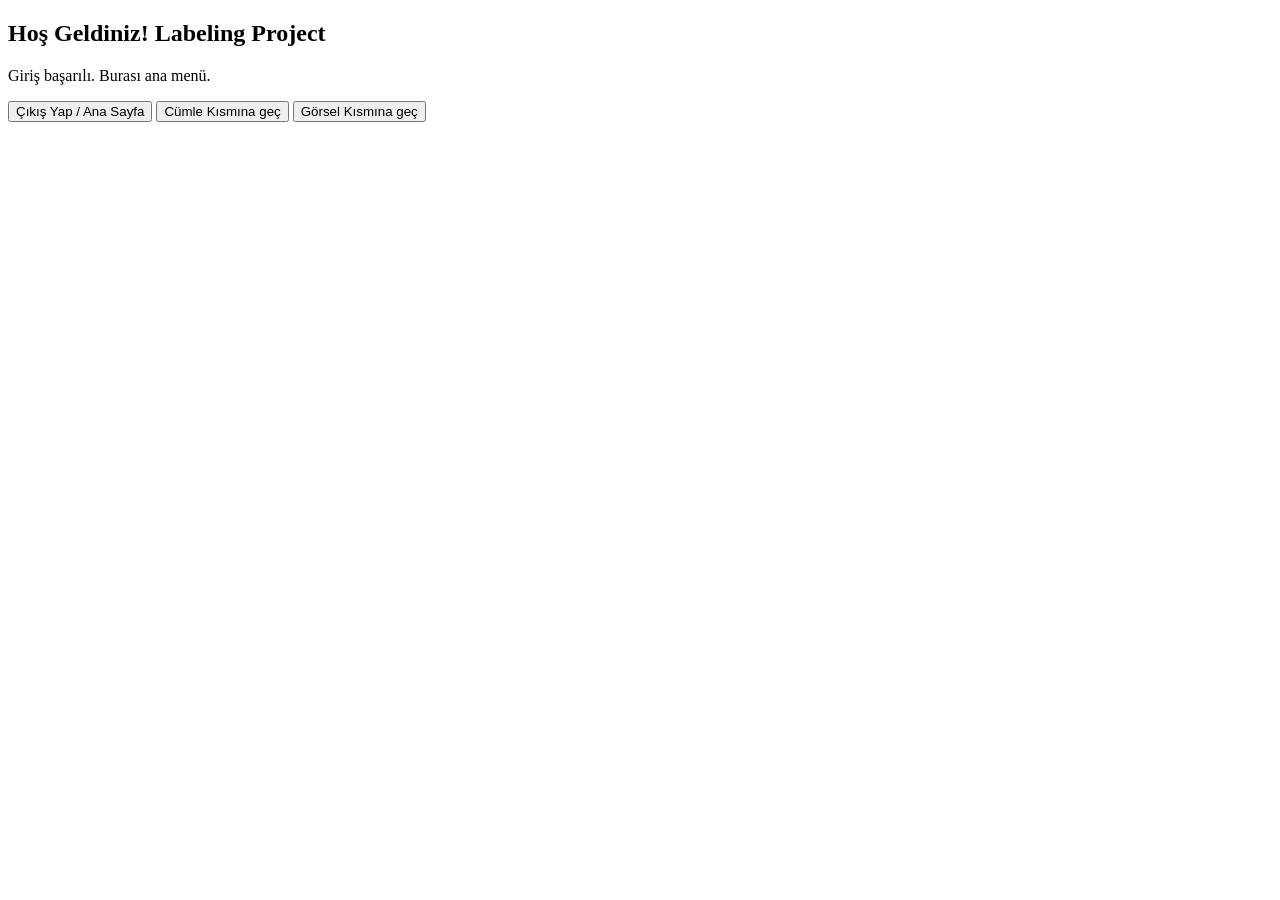
==== Templates/dashboard.html @ 359818ce "Initial commit: Sentence labeling FastAPI project baseline" ====
<!DOCTYPE html>
<html lang="en">
<head>
    <meta charset="UTF-8">
    <title>Dashboard - Labeling Project</title>
</head>
<body>
    <h2>Hoş Geldiniz! Labeling Project</h2>
    <p>Giriş başarılı. Burası ana  menü.</p>

    <!-- çıkış yapma kısmı -->
    <a href="/"><button>Çıkış Yap / Ana Sayfa</button></a>
<a href="/sentence"><button>Cümle Kısmına geç</button></a>
<a href="/image"><button>Görsel Kısmına geç</button></a>
</body>
</html>
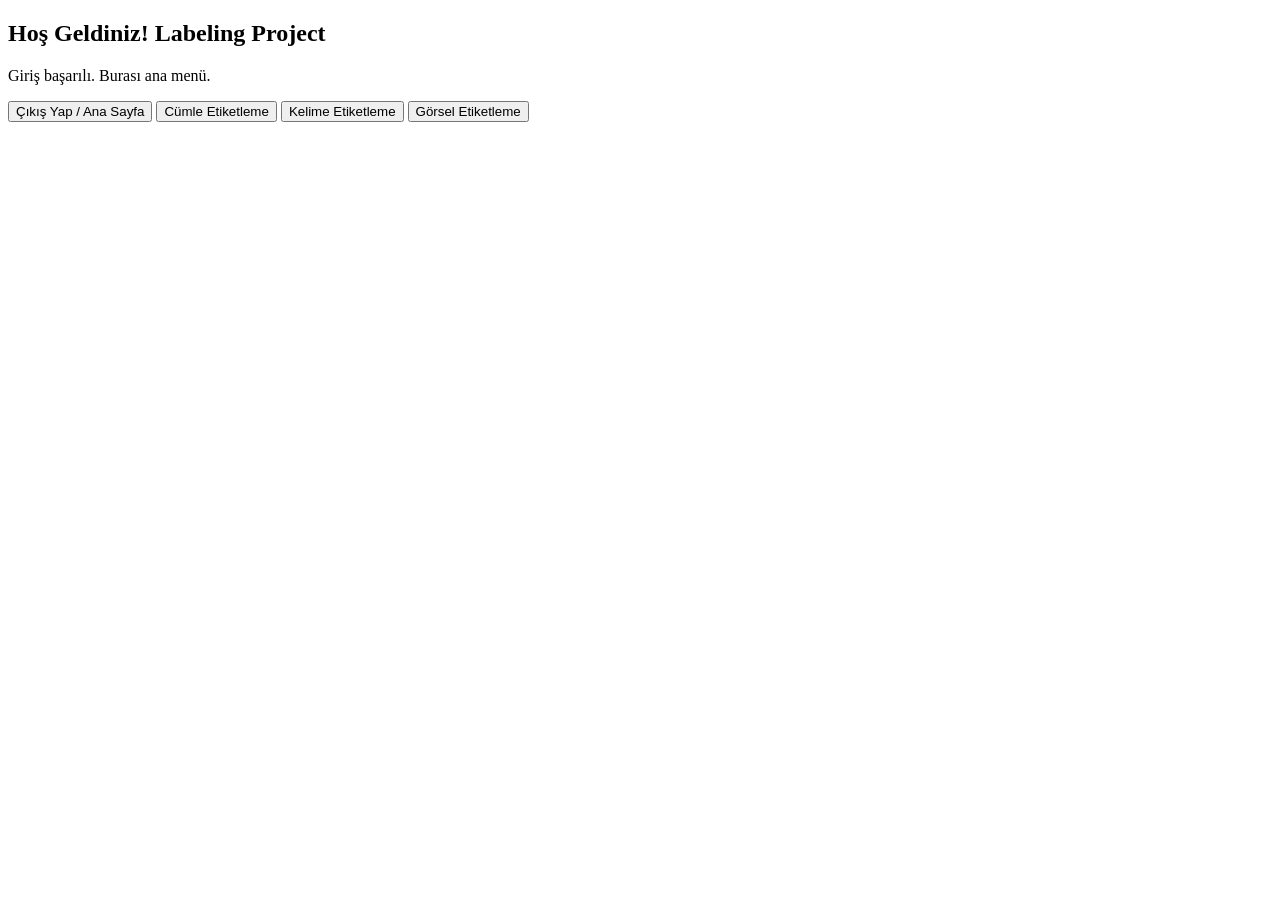
==== commit 6cb149e9: "feat(word-labeling): Add parse_word_input, /word routes, and word labeling UI template" ====
--- a/Templates/dashboard.html
+++ b/Templates/dashboard.html
@@ -10,7 +10,8 @@
 
     <!-- çıkış yapma kısmı -->
     <a href="/"><button>Çıkış Yap / Ana Sayfa</button></a>
-<a href="/sentence"><button>Cümle Kısmına geç</button></a>
-<a href="/image"><button>Görsel Kısmına geç</button></a>
+    <a href="/sentence"><button>Cümle Etiketleme</button></a>
+    <a href="/word"><button>Kelime Etiketleme</button></a>
+    <a href="/image"><button>Görsel Etiketleme</button></a>
 </body>
 </html>
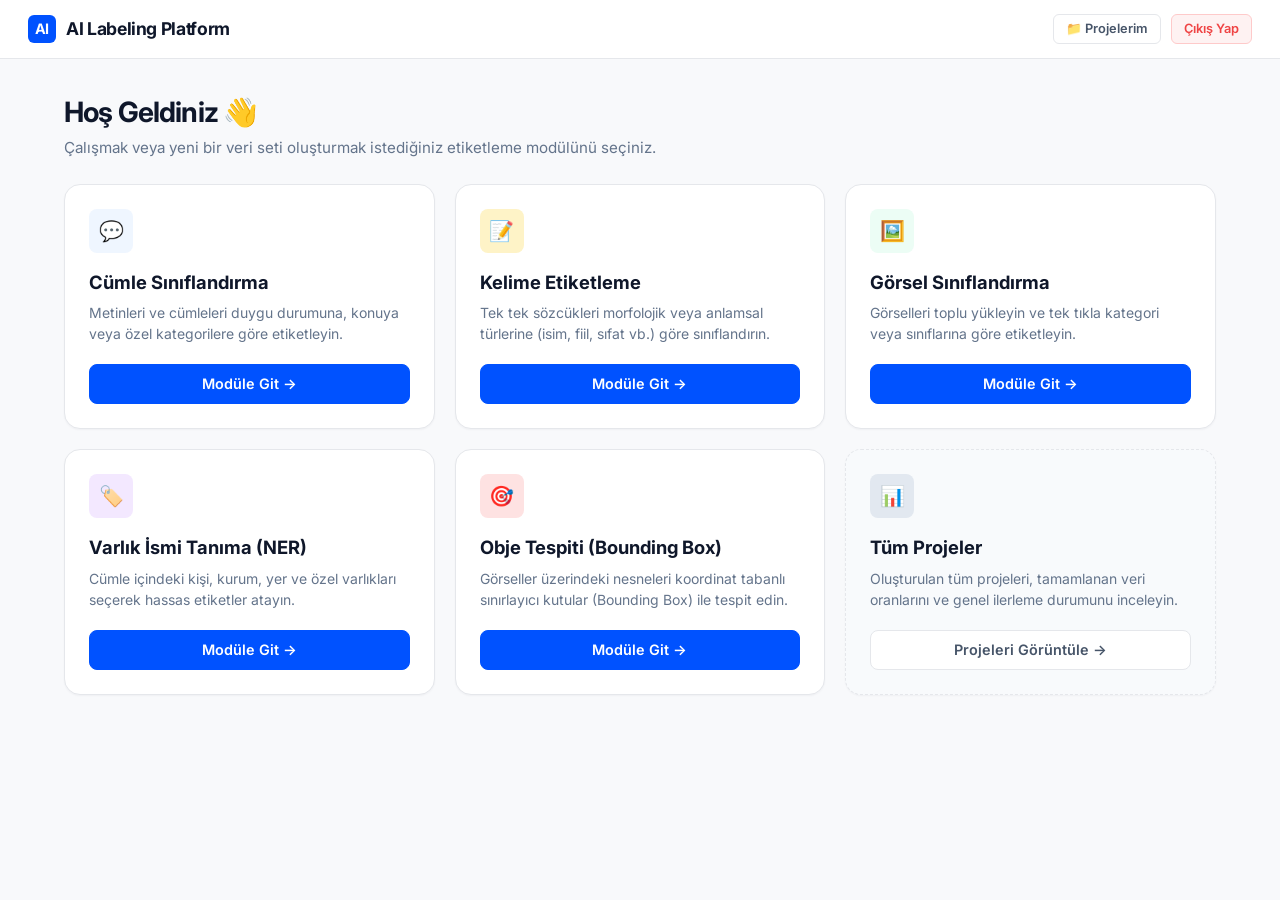
==== commit 116d9852: "Snapshot: classic UI prototype" ====
--- a/Templates/dashboard.html
+++ b/Templates/dashboard.html
@@ -1,17 +1,144 @@
 <!DOCTYPE html>
-<html lang="en">
+<html lang="tr">
 <head>
     <meta charset="UTF-8">
-    <title>Dashboard - Labeling Project</title>
+    <meta name="viewport" content="width=device-width, initial-scale=1.0">
+    <title>Dashboard - AI Labeling Platform</title>
+    <link rel="stylesheet" href="/static/mercury.css">
+    <style>
+        .module-grid {
+            display: grid;
+            grid-template-columns: repeat(auto-fill, minmax(340px, 1fr));
+            gap: 20px;
+            margin-top: 24px;
+        }
+        .module-card {
+            background: var(--surface);
+            border: 1px solid var(--border);
+            border-radius: var(--radius-xl);
+            padding: 24px;
+            box-shadow: var(--shadow-sm);
+            display: flex;
+            flex-direction: column;
+            justify-content: space-between;
+            transition: all 0.2s ease;
+        }
+        .module-card:hover {
+            border-color: #CBD5E1;
+            box-shadow: var(--shadow-md);
+            transform: translateY(-2px);
+        }
+        .module-icon-box {
+            width: 44px;
+            height: 44px;
+            border-radius: var(--radius-md);
+            display: flex;
+            align-items: center;
+            justify-content: center;
+            font-size: 1.25rem;
+            margin-bottom: 16px;
+        }
+    </style>
 </head>
 <body>
-    <h2>Hoş Geldiniz! Labeling Project</h2>
-    <p>Giriş başarılı. Burası ana  menü.</p>
 
-    <!-- çıkış yapma kısmı -->
-    <a href="/"><button>Çıkış Yap / Ana Sayfa</button></a>
-    <a href="/sentence"><button>Cümle Etiketleme</button></a>
-    <a href="/word"><button>Kelime Etiketleme</button></a>
-    <a href="/image"><button>Görsel Etiketleme</button></a>
+    <header class="app-header">
+        <a href="/dashboard" class="brand">
+            <div class="brand-icon">AI</div>
+            <span>AI Labeling Platform</span>
+        </a>
+        <div class="header-nav">
+            <a href="/projects" class="btn btn-secondary btn-sm">📁 Projelerim</a>
+            <a href="/logout" class="btn btn-danger btn-sm">Çıkış Yap</a>
+        </div>
+    </header>
+
+    <main class="container">
+        <div style="margin-bottom: 8px;">
+            <h1 style="font-size: 1.75rem; font-weight: 700; color: var(--text-primary); letter-spacing: -0.03em;">
+                Hoş Geldiniz 👋
+            </h1>
+            <p style="font-size: 0.95rem; color: var(--text-muted); margin-top: 4px;">
+                Çalışmak veya yeni bir veri seti oluşturmak istediğiniz etiketleme modülünü seçiniz.
+            </p>
+        </div>
+
+        <div class="module-grid">
+
+            <!-- 1. Cümle Sınıflandırma -->
+            <div class="module-card">
+                <div>
+                    <div class="module-icon-box" style="background: #EFF6FF; color: #2563EB;">💬</div>
+                    <h3 style="font-size: 1.15rem; font-weight: 700; margin-bottom: 6px;">Cümle Sınıflandırma</h3>
+                    <p style="font-size: 0.875rem; color: var(--text-muted); line-height: 1.5; margin-bottom: 20px;">
+                        Metinleri ve cümleleri duygu durumuna, konuya veya özel kategorilere göre etiketleyin.
+                    </p>
+                </div>
+                <a href="/sentence" class="btn btn-primary btn-block">Modüle Git →</a>
+            </div>
+
+            <!-- 2. Kelime Etiketleme -->
+            <div class="module-card">
+                <div>
+                    <div class="module-icon-box" style="background: #FEF3C7; color: #D97706;">📝</div>
+                    <h3 style="font-size: 1.15rem; font-weight: 700; margin-bottom: 6px;">Kelime Etiketleme</h3>
+                    <p style="font-size: 0.875rem; color: var(--text-muted); line-height: 1.5; margin-bottom: 20px;">
+                        Tek tek sözcükleri morfolojik veya anlamsal türlerine (isim, fiil, sıfat vb.) göre sınıflandırın.
+                    </p>
+                </div>
+                <a href="/word" class="btn btn-primary btn-block">Modüle Git →</a>
+            </div>
+
+            <!-- 3. Görsel Sınıflandırma -->
+            <div class="module-card">
+                <div>
+                    <div class="module-icon-box" style="background: #ECFDF5; color: #059669;">🖼️</div>
+                    <h3 style="font-size: 1.15rem; font-weight: 700; margin-bottom: 6px;">Görsel Sınıflandırma</h3>
+                    <p style="font-size: 0.875rem; color: var(--text-muted); line-height: 1.5; margin-bottom: 20px;">
+                        Görselleri toplu yükleyin ve tek tıkla kategori veya sınıflarına göre etiketleyin.
+                    </p>
+                </div>
+                <a href="/image" class="btn btn-primary btn-block">Modüle Git →</a>
+            </div>
+
+            <!-- 4. Varlık İsmi Tanıma (NER) -->
+            <div class="module-card">
+                <div>
+                    <div class="module-icon-box" style="background: #F3E8FF; color: #7C3AED;">🏷️</div>
+                    <h3 style="font-size: 1.15rem; font-weight: 700; margin-bottom: 6px;">Varlık İsmi Tanıma (NER)</h3>
+                    <p style="font-size: 0.875rem; color: var(--text-muted); line-height: 1.5; margin-bottom: 20px;">
+                        Cümle içindeki kişi, kurum, yer ve özel varlıkları seçerek hassas etiketler atayın.
+                    </p>
+                </div>
+                <a href="/NER" class="btn btn-primary btn-block">Modüle Git →</a>
+            </div>
+
+            <!-- 5. Obje Tespiti (Object Detection) -->
+            <div class="module-card">
+                <div>
+                    <div class="module-icon-box" style="background: #FEE2E2; color: #DC2626;">🎯</div>
+                    <h3 style="font-size: 1.15rem; font-weight: 700; margin-bottom: 6px;">Obje Tespiti (Bounding Box)</h3>
+                    <p style="font-size: 0.875rem; color: var(--text-muted); line-height: 1.5; margin-bottom: 20px;">
+                        Görseller üzerindeki nesneleri koordinat tabanlı sınırlayıcı kutular (Bounding Box) ile tespit edin.
+                    </p>
+                </div>
+                <a href="/object" class="btn btn-primary btn-block">Modüle Git →</a>
+            </div>
+
+            <!-- 6. Tüm Projeler -->
+            <div class="module-card" style="background: #F8FAFC; border-style: dashed;">
+                <div>
+                    <div class="module-icon-box" style="background: #E2E8F0; color: #334155;">📊</div>
+                    <h3 style="font-size: 1.15rem; font-weight: 700; margin-bottom: 6px;">Tüm Projeler</h3>
+                    <p style="font-size: 0.875rem; color: var(--text-muted); line-height: 1.5; margin-bottom: 20px;">
+                        Oluşturulan tüm projeleri, tamamlanan veri oranlarını ve genel ilerleme durumunu inceleyin.
+                    </p>
+                </div>
+                <a href="/projects" class="btn btn-secondary btn-block">Projeleri Görüntüle →</a>
+            </div>
+
+        </div>
+    </main>
+
 </body>
 </html>
--- a/static/mercury.css
+++ b/static/mercury.css
@@ -0,0 +1,361 @@
+@import url('https://fonts.googleapis.com/css2?family=Inter:wght@400;500;600;700&display=swap');
+
+:root {
+    --bg-main: #F8F9FB;
+    --surface: #FFFFFF;
+    --surface-hover: #F8FAFC;
+    --border: #E5E7EB;
+    --border-focus: #0052FF;
+    --primary: #0052FF;
+    --primary-hover: #0043D6;
+    --primary-light: #EFF6FF;
+    --secondary-bg: #F1F5F9;
+    --secondary-hover: #E2E8F0;
+    --text-primary: #0F172A;
+    --text-secondary: #475569;
+    --text-muted: #64748B;
+    --text-light: #94A3B8;
+    --danger: #EF4444;
+    --danger-bg: #FEF2F2;
+    --success: #10B981;
+    --success-bg: #ECFDF5;
+    --warning: #F59E0B;
+    --warning-bg: #FFFBEB;
+    --shadow-sm: 0 1px 2px 0 rgba(16, 24, 40, 0.04);
+    --shadow-md: 0 4px 6px -1px rgba(16, 24, 40, 0.06), 0 2px 4px -2px rgba(16, 24, 40, 0.04);
+    --shadow-lg: 0 10px 15px -3px rgba(16, 24, 40, 0.06), 0 4px 6px -4px rgba(16, 24, 40, 0.03);
+    --radius-sm: 6px;
+    --radius-md: 8px;
+    --radius-lg: 12px;
+    --radius-xl: 16px;
+}
+
+* {
+    box-sizing: border-box;
+    margin: 0;
+    padding: 0;
+}
+
+body {
+    font-family: 'Inter', -apple-system, BlinkMacSystemFont, 'Segoe UI', Roboto, sans-serif;
+    background-color: var(--bg-main);
+    color: var(--text-primary);
+    line-height: 1.5;
+    -webkit-font-smoothing: antialiased;
+    min-height: 100vh;
+}
+
+/* Navbar */
+.app-header {
+    background-color: var(--surface);
+    border-bottom: 1px solid var(--border);
+    padding: 14px 28px;
+    display: flex;
+    justify-content: space-between;
+    align-items: center;
+    position: sticky;
+    top: 0;
+    z-index: 100;
+}
+
+.brand {
+    display: flex;
+    align-items: center;
+    gap: 10px;
+    font-size: 1.1rem;
+    font-weight: 700;
+    color: var(--text-primary);
+    text-decoration: none;
+    letter-spacing: -0.02em;
+}
+
+.brand-icon {
+    width: 28px;
+    height: 28px;
+    background: var(--primary);
+    color: #fff;
+    border-radius: var(--radius-sm);
+    display: flex;
+    align-items: center;
+    justify-content: center;
+    font-size: 0.9rem;
+    font-weight: 700;
+}
+
+.header-nav {
+    display: flex;
+    align-items: center;
+    gap: 10px;
+}
+
+/* Layout Containers */
+.container {
+    max-width: 1200px;
+    margin: 0 auto;
+    padding: 32px 24px;
+}
+
+.container-narrow {
+    max-width: 640px;
+    margin: 0 auto;
+    padding: 32px 20px;
+}
+
+/* Cards */
+.card {
+    background: var(--surface);
+    border: 1px solid var(--border);
+    border-radius: var(--radius-xl);
+    box-shadow: var(--shadow-sm);
+    padding: 28px;
+    margin-bottom: 20px;
+    transition: box-shadow 0.2s ease, border-color 0.2s ease;
+}
+
+.card-header {
+    margin-bottom: 20px;
+    padding-bottom: 16px;
+    border-bottom: 1px solid var(--border);
+}
+
+.card-title {
+    font-size: 1.25rem;
+    font-weight: 700;
+    color: var(--text-primary);
+    letter-spacing: -0.02em;
+    margin-bottom: 4px;
+}
+
+.card-subtitle {
+    font-size: 0.9rem;
+    color: var(--text-muted);
+}
+
+/* Buttons */
+.btn {
+    display: inline-flex;
+    align-items: center;
+    justify-content: center;
+    gap: 8px;
+    padding: 10px 18px;
+    font-size: 0.9rem;
+    font-weight: 600;
+    font-family: inherit;
+    border-radius: var(--radius-md);
+    border: 1px solid transparent;
+    cursor: pointer;
+    text-decoration: none;
+    transition: all 0.15s ease;
+    line-height: 1.25;
+}
+
+.btn-primary {
+    background-color: var(--primary);
+    color: #FFFFFF;
+    border-color: var(--primary);
+}
+
+.btn-primary:hover {
+    background-color: var(--primary-hover);
+    border-color: var(--primary-hover);
+}
+
+.btn-secondary {
+    background-color: var(--surface);
+    color: var(--text-secondary);
+    border-color: var(--border);
+}
+
+.btn-secondary:hover {
+    background-color: var(--secondary-bg);
+    color: var(--text-primary);
+    border-color: #CBD5E1;
+}
+
+.btn-success {
+    background-color: var(--success);
+    color: #FFFFFF;
+    border-color: var(--success);
+}
+
+.btn-success:hover {
+    background-color: #059669;
+}
+
+.btn-danger {
+    background-color: var(--danger-bg);
+    color: var(--danger);
+    border-color: #FECACA;
+}
+
+.btn-danger:hover {
+    background-color: #FEE2E2;
+}
+
+.btn-sm {
+    padding: 6px 12px;
+    font-size: 0.8rem;
+    border-radius: var(--radius-sm);
+}
+
+.btn-block {
+    width: 100%;
+}
+
+/* Form Controls */
+.form-group {
+    margin-bottom: 20px;
+}
+
+label {
+    display: block;
+    font-size: 0.875rem;
+    font-weight: 600;
+    color: var(--text-secondary);
+    margin-bottom: 8px;
+}
+
+.form-control,
+.form-input,
+.custom-textarea {
+    width: 100%;
+    padding: 10px 14px;
+    font-size: 0.925rem;
+    font-family: inherit;
+    color: var(--text-primary);
+    background-color: var(--surface);
+    border: 1px solid var(--border);
+    border-radius: var(--radius-md);
+    box-shadow: var(--shadow-sm);
+    transition: border-color 0.15s ease, box-shadow 0.15s ease;
+}
+
+.form-control:focus,
+.form-input:focus,
+.custom-textarea:focus {
+    outline: none;
+    border-color: var(--border-focus);
+    box-shadow: 0 0 0 3px rgba(0, 82, 255, 0.12);
+}
+
+.custom-textarea {
+    min-height: 120px;
+    resize: vertical;
+}
+
+/* File Dropzone Style */
+.file-dropzone-box {
+    border: 2px dashed #CBD5E1;
+    background-color: #F8FAFC;
+    border-radius: var(--radius-lg);
+    padding: 24px;
+    text-align: center;
+    cursor: pointer;
+    transition: all 0.2s ease;
+    display: flex;
+    flex-direction: column;
+    align-items: center;
+    gap: 8px;
+}
+
+.file-dropzone-box:hover {
+    border-color: var(--primary);
+    background-color: var(--primary-light);
+}
+
+.file-dropzone-icon {
+    font-size: 1.8rem;
+    color: var(--text-muted);
+}
+
+.file-dropzone-text {
+    font-size: 0.9rem;
+    font-weight: 600;
+    color: var(--text-secondary);
+}
+
+.file-dropzone-sub {
+    font-size: 0.8rem;
+    color: var(--text-light);
+}
+
+/* Status Pills & Badges */
+.badge {
+    display: inline-flex;
+    align-items: center;
+    gap: 6px;
+    padding: 4px 10px;
+    font-size: 0.8rem;
+    font-weight: 600;
+    border-radius: 9999px;
+    line-height: 1.2;
+}
+
+.badge-primary {
+    background-color: var(--primary-light);
+    color: var(--primary);
+}
+
+.badge-success {
+    background-color: var(--success-bg);
+    color: var(--success);
+}
+
+.badge-neutral {
+    background-color: var(--secondary-bg);
+    color: var(--text-secondary);
+}
+
+/* Status bar */
+.stats-bar {
+    display: flex;
+    align-items: center;
+    gap: 12px;
+    padding: 10px 16px;
+    background: var(--surface);
+    border: 1px solid var(--border);
+    border-radius: var(--radius-lg);
+    box-shadow: var(--shadow-sm);
+    margin-bottom: 16px;
+}
+
+.stat-item {
+    display: flex;
+    align-items: center;
+    gap: 6px;
+    font-size: 0.85rem;
+    color: var(--text-secondary);
+}
+
+.stat-item strong {
+    color: var(--text-primary);
+    font-weight: 700;
+}
+
+/* Alerts */
+.alert-success {
+    background-color: var(--success-bg);
+    border: 1px solid #A7F3D0;
+    color: #065F46;
+    padding: 14px 18px;
+    border-radius: var(--radius-md);
+    font-size: 0.9rem;
+    font-weight: 500;
+    margin-bottom: 16px;
+}
+
+/* Progress bar */
+.progress-track {
+    width: 100%;
+    height: 8px;
+    background-color: #E2E8F0;
+    border-radius: 9999px;
+    overflow: hidden;
+}
+
+.progress-fill {
+    height: 100%;
+    background-color: var(--primary);
+    border-radius: 9999px;
+    transition: width 0.3s ease;
+}
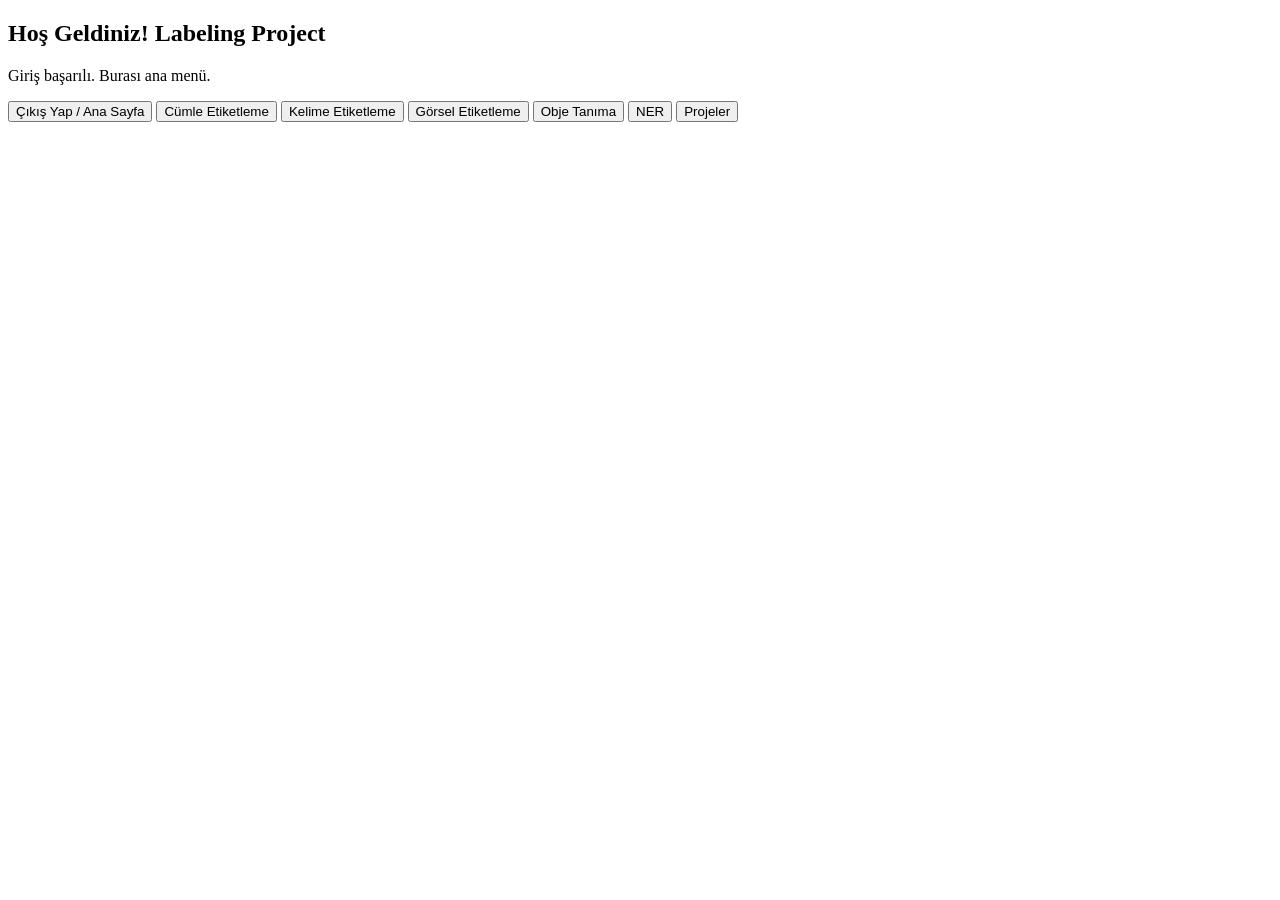
==== commit 186f2e7a: "Snapshot: locked v1 prototype" ====
--- a/Templates/dashboard.html
+++ b/Templates/dashboard.html
@@ -1,144 +1,21 @@
 <!DOCTYPE html>
-<html lang="tr">
+<html lang="en">
 <head>
     <meta charset="UTF-8">
-    <meta name="viewport" content="width=device-width, initial-scale=1.0">
-    <title>Dashboard - AI Labeling Platform</title>
-    <link rel="stylesheet" href="/static/mercury.css">
-    <style>
-        .module-grid {
-            display: grid;
-            grid-template-columns: repeat(auto-fill, minmax(340px, 1fr));
-            gap: 20px;
-            margin-top: 24px;
-        }
-        .module-card {
-            background: var(--surface);
-            border: 1px solid var(--border);
-            border-radius: var(--radius-xl);
-            padding: 24px;
-            box-shadow: var(--shadow-sm);
-            display: flex;
-            flex-direction: column;
-            justify-content: space-between;
-            transition: all 0.2s ease;
-        }
-        .module-card:hover {
-            border-color: #CBD5E1;
-            box-shadow: var(--shadow-md);
-            transform: translateY(-2px);
-        }
-        .module-icon-box {
-            width: 44px;
-            height: 44px;
-            border-radius: var(--radius-md);
-            display: flex;
-            align-items: center;
-            justify-content: center;
-            font-size: 1.25rem;
-            margin-bottom: 16px;
-        }
-    </style>
+    <title>Dashboard - Labeling Project</title>
 </head>
 <body>
+    <h2>Hoş Geldiniz! Labeling Project</h2>
+    <p>Giriş başarılı. Burası ana  menü.</p>
 
-    <header class="app-header">
-        <a href="/dashboard" class="brand">
-            <div class="brand-icon">AI</div>
-            <span>AI Labeling Platform</span>
-        </a>
-        <div class="header-nav">
-            <a href="/projects" class="btn btn-secondary btn-sm">📁 Projelerim</a>
-            <a href="/logout" class="btn btn-danger btn-sm">Çıkış Yap</a>
-        </div>
-    </header>
-
-    <main class="container">
-        <div style="margin-bottom: 8px;">
-            <h1 style="font-size: 1.75rem; font-weight: 700; color: var(--text-primary); letter-spacing: -0.03em;">
-                Hoş Geldiniz 👋
-            </h1>
-            <p style="font-size: 0.95rem; color: var(--text-muted); margin-top: 4px;">
-                Çalışmak veya yeni bir veri seti oluşturmak istediğiniz etiketleme modülünü seçiniz.
-            </p>
-        </div>
-
-        <div class="module-grid">
-
-            <!-- 1. Cümle Sınıflandırma -->
-            <div class="module-card">
-                <div>
-                    <div class="module-icon-box" style="background: #EFF6FF; color: #2563EB;">💬</div>
-                    <h3 style="font-size: 1.15rem; font-weight: 700; margin-bottom: 6px;">Cümle Sınıflandırma</h3>
-                    <p style="font-size: 0.875rem; color: var(--text-muted); line-height: 1.5; margin-bottom: 20px;">
-                        Metinleri ve cümleleri duygu durumuna, konuya veya özel kategorilere göre etiketleyin.
-                    </p>
-                </div>
-                <a href="/sentence" class="btn btn-primary btn-block">Modüle Git →</a>
-            </div>
-
-            <!-- 2. Kelime Etiketleme -->
-            <div class="module-card">
-                <div>
-                    <div class="module-icon-box" style="background: #FEF3C7; color: #D97706;">📝</div>
-                    <h3 style="font-size: 1.15rem; font-weight: 700; margin-bottom: 6px;">Kelime Etiketleme</h3>
-                    <p style="font-size: 0.875rem; color: var(--text-muted); line-height: 1.5; margin-bottom: 20px;">
-                        Tek tek sözcükleri morfolojik veya anlamsal türlerine (isim, fiil, sıfat vb.) göre sınıflandırın.
-                    </p>
-                </div>
-                <a href="/word" class="btn btn-primary btn-block">Modüle Git →</a>
-            </div>
-
-            <!-- 3. Görsel Sınıflandırma -->
-            <div class="module-card">
-                <div>
-                    <div class="module-icon-box" style="background: #ECFDF5; color: #059669;">🖼️</div>
-                    <h3 style="font-size: 1.15rem; font-weight: 700; margin-bottom: 6px;">Görsel Sınıflandırma</h3>
-                    <p style="font-size: 0.875rem; color: var(--text-muted); line-height: 1.5; margin-bottom: 20px;">
-                        Görselleri toplu yükleyin ve tek tıkla kategori veya sınıflarına göre etiketleyin.
-                    </p>
-                </div>
-                <a href="/image" class="btn btn-primary btn-block">Modüle Git →</a>
-            </div>
-
-            <!-- 4. Varlık İsmi Tanıma (NER) -->
-            <div class="module-card">
-                <div>
-                    <div class="module-icon-box" style="background: #F3E8FF; color: #7C3AED;">🏷️</div>
-                    <h3 style="font-size: 1.15rem; font-weight: 700; margin-bottom: 6px;">Varlık İsmi Tanıma (NER)</h3>
-                    <p style="font-size: 0.875rem; color: var(--text-muted); line-height: 1.5; margin-bottom: 20px;">
-                        Cümle içindeki kişi, kurum, yer ve özel varlıkları seçerek hassas etiketler atayın.
-                    </p>
-                </div>
-                <a href="/NER" class="btn btn-primary btn-block">Modüle Git →</a>
-            </div>
-
-            <!-- 5. Obje Tespiti (Object Detection) -->
-            <div class="module-card">
-                <div>
-                    <div class="module-icon-box" style="background: #FEE2E2; color: #DC2626;">🎯</div>
-                    <h3 style="font-size: 1.15rem; font-weight: 700; margin-bottom: 6px;">Obje Tespiti (Bounding Box)</h3>
-                    <p style="font-size: 0.875rem; color: var(--text-muted); line-height: 1.5; margin-bottom: 20px;">
-                        Görseller üzerindeki nesneleri koordinat tabanlı sınırlayıcı kutular (Bounding Box) ile tespit edin.
-                    </p>
-                </div>
-                <a href="/object" class="btn btn-primary btn-block">Modüle Git →</a>
-            </div>
-
-            <!-- 6. Tüm Projeler -->
-            <div class="module-card" style="background: #F8FAFC; border-style: dashed;">
-                <div>
-                    <div class="module-icon-box" style="background: #E2E8F0; color: #334155;">📊</div>
-                    <h3 style="font-size: 1.15rem; font-weight: 700; margin-bottom: 6px;">Tüm Projeler</h3>
-                    <p style="font-size: 0.875rem; color: var(--text-muted); line-height: 1.5; margin-bottom: 20px;">
-                        Oluşturulan tüm projeleri, tamamlanan veri oranlarını ve genel ilerleme durumunu inceleyin.
-                    </p>
-                </div>
-                <a href="/projects" class="btn btn-secondary btn-block">Projeleri Görüntüle →</a>
-            </div>
-
-        </div>
-    </main>
+    <!-- çıkış yapma kısmı -->
+    <a href="/logout"><button>Çıkış Yap / Ana Sayfa</button></a>
+    <a href="/sentence"><button>Cümle Etiketleme</button></a>
+    <a href="/word"><button>Kelime Etiketleme</button></a>
+    <a href="/image"><button>Görsel Etiketleme</button></a>
+    <a href="/object"><button>Obje Tanıma </button></a>
+     <a href="/NER"><button>NER </button></a>
+    <a href="/projects"><button>Projeler </button></a>
 
 </body>
 </html>
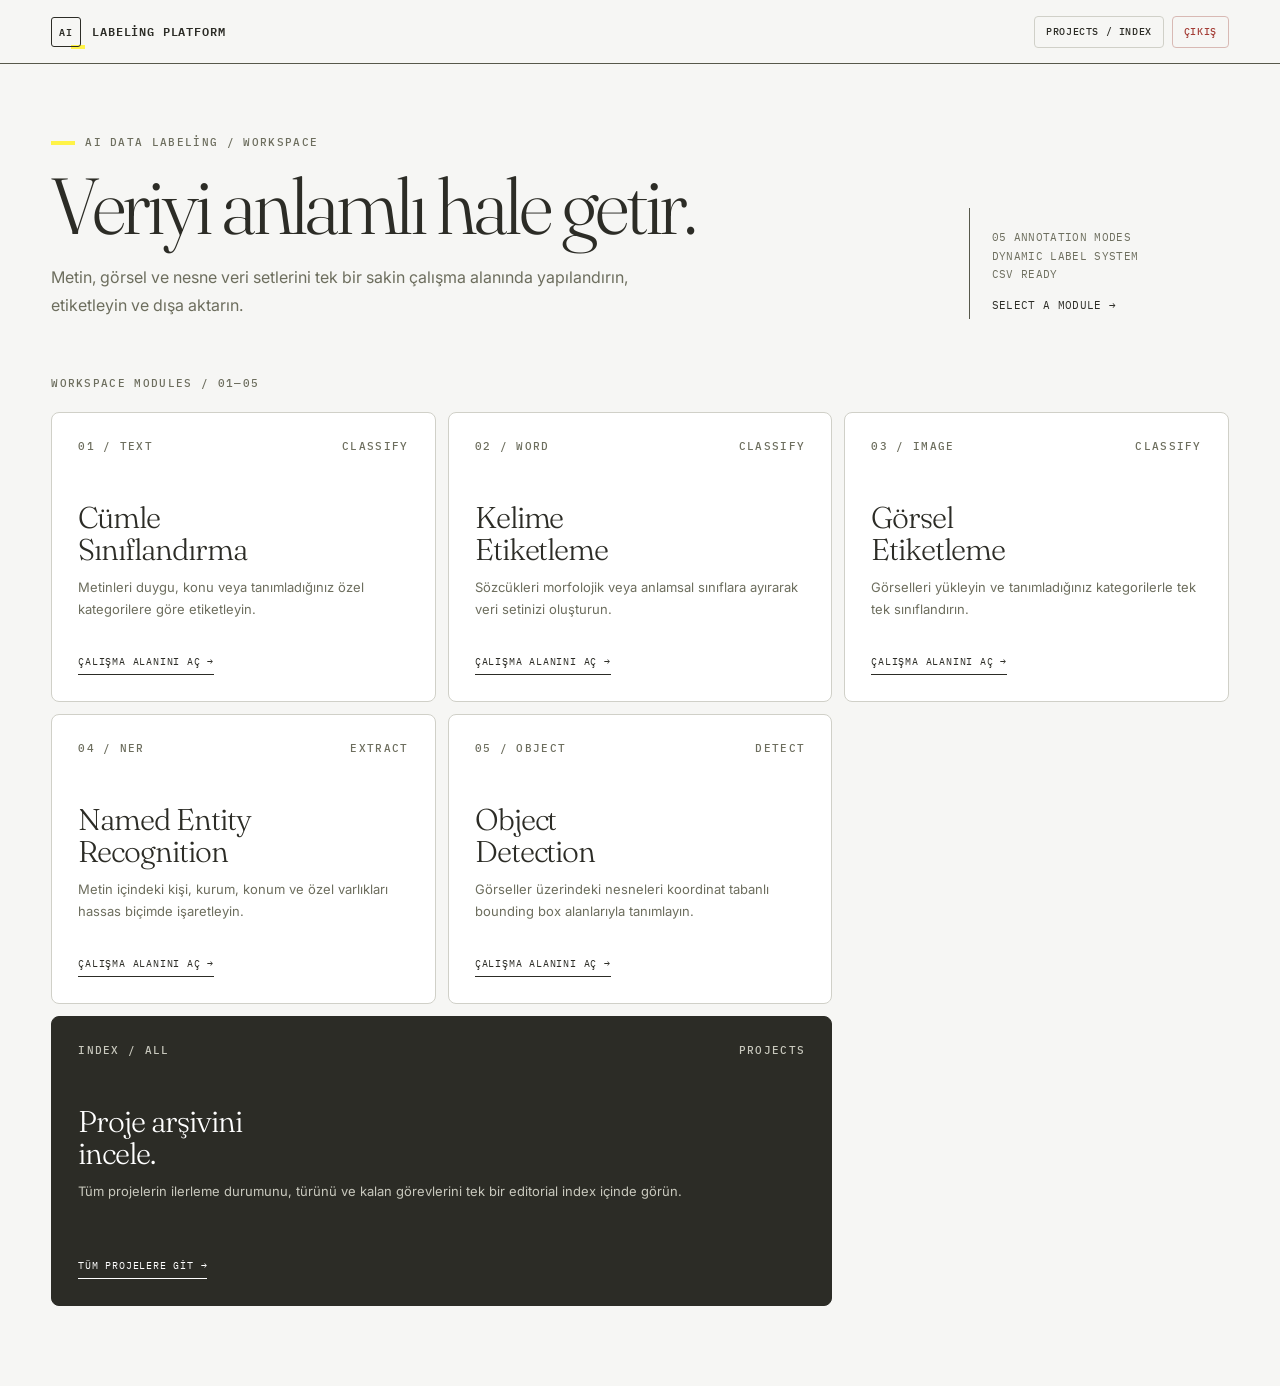
==== commit a5124c14: "Snapshot: Visual editorial UI prototype" ====
--- a/Templates/dashboard.html
+++ b/Templates/dashboard.html
@@ -1,21 +1,44 @@
 <!DOCTYPE html>
-<html lang="en">
+<html lang="tr">
 <head>
     <meta charset="UTF-8">
-    <title>Dashboard - Labeling Project</title>
+    <meta name="viewport" content="width=device-width, initial-scale=1.0">
+    <title>Dashboard - AI Labeling Platform</title>
+    <link rel="stylesheet" href="/static/visual.css">
 </head>
 <body>
-    <h2>Hoş Geldiniz! Labeling Project</h2>
-    <p>Giriş başarılı. Burası ana  menü.</p>
+    <header class="app-header">
+        <a href="/dashboard" class="brand"><span class="brand-icon">AI</span><span>Labeling Platform</span></a>
+        <nav class="header-nav" aria-label="Ana navigasyon">
+            <a href="/projects" class="btn btn-secondary btn-sm">Projects / Index</a>
+            <a href="/logout" class="btn btn-danger btn-sm">Çıkış</a>
+        </nav>
+    </header>
 
-    <!-- çıkış yapma kısmı -->
-    <a href="/logout"><button>Çıkış Yap / Ana Sayfa</button></a>
-    <a href="/sentence"><button>Cümle Etiketleme</button></a>
-    <a href="/word"><button>Kelime Etiketleme</button></a>
-    <a href="/image"><button>Görsel Etiketleme</button></a>
-    <a href="/object"><button>Obje Tanıma </button></a>
-     <a href="/NER"><button>NER </button></a>
-    <a href="/projects"><button>Projeler </button></a>
+    <main class="container">
+        <section class="dashboard-hero">
+            <div>
+                <div class="eyebrow">AI Data Labeling / Workspace</div>
+                <h1 class="display-title">Veriyi anlamlı hale getir.</h1>
+                <p class="page-intro">Metin, görsel ve nesne veri setlerini tek bir sakin çalışma alanında yapılandırın, etiketleyin ve dışa aktarın.</p>
+            </div>
+            <aside class="dashboard-note">
+                05 ANNOTATION MODES<br>
+                DYNAMIC LABEL SYSTEM<br>
+                CSV READY<br>
+                <span style="display:inline-block; margin-top:12px; color:var(--carbon);">SELECT A MODULE →</span>
+            </aside>
+        </section>
 
+        <div class="section-heading">Workspace modules / 01—05</div>
+        <section class="module-grid" aria-label="Etiketleme modülleri">
+            <article class="module-card"><div><div class="module-code"><span>01 / TEXT</span><span>CLASSIFY</span></div><h3>Cümle<br>Sınıflandırma</h3><p>Metinleri duygu, konu veya tanımladığınız özel kategorilere göre etiketleyin.</p></div><a href="/sentence" class="module-link">Çalışma alanını aç →</a></article>
+            <article class="module-card"><div><div class="module-code"><span>02 / WORD</span><span>CLASSIFY</span></div><h3>Kelime<br>Etiketleme</h3><p>Sözcükleri morfolojik veya anlamsal sınıflara ayırarak veri setinizi oluşturun.</p></div><a href="/word" class="module-link">Çalışma alanını aç →</a></article>
+            <article class="module-card"><div><div class="module-code"><span>03 / IMAGE</span><span>CLASSIFY</span></div><h3>Görsel<br>Etiketleme</h3><p>Görselleri yükleyin ve tanımladığınız kategorilerle tek tek sınıflandırın.</p></div><a href="/image" class="module-link">Çalışma alanını aç →</a></article>
+            <article class="module-card"><div><div class="module-code"><span>04 / NER</span><span>EXTRACT</span></div><h3>Named Entity<br>Recognition</h3><p>Metin içindeki kişi, kurum, konum ve özel varlıkları hassas biçimde işaretleyin.</p></div><a href="/NER" class="module-link">Çalışma alanını aç →</a></article>
+            <article class="module-card"><div><div class="module-code"><span>05 / OBJECT</span><span>DETECT</span></div><h3>Object<br>Detection</h3><p>Görseller üzerindeki nesneleri koordinat tabanlı bounding box alanlarıyla tanımlayın.</p></div><a href="/object" class="module-link">Çalışma alanını aç →</a></article>
+            <article class="module-card module-card--index"><div><div class="module-code"><span>INDEX / ALL</span><span>PROJECTS</span></div><h3>Proje arşivini<br>incele.</h3><p>Tüm projelerin ilerleme durumunu, türünü ve kalan görevlerini tek bir editorial index içinde görün.</p></div><a href="/projects" class="module-link">Tüm projelere git →</a></article>
+        </section>
+    </main>
 </body>
-</html>+</html>
--- a/static/visual.css
+++ b/static/visual.css
@@ -0,0 +1,486 @@
+@import url('https://fonts.googleapis.com/css2?family=Fraunces:opsz,wght@9..144,300;9..144,400;9..144,500&family=IBM+Plex+Mono:wght@400;500;600&family=Inter:wght@400;500;600&display=swap');
+
+:root {
+    --vellum: #f6f6f4;
+    --paper: #ffffff;
+    --ink: #11110f;
+    --carbon: #2c2c26;
+    --ash: #d0d0c8;
+    --olive-char: #57584b;
+    --lichen: #6d6e5e;
+    --sage: #979886;
+    --moss: #aaab9c;
+    --bone: #e8e7d9;
+    --highlight: #fff347;
+    --khaki: #aaa674;
+    --danger: #a43d36;
+    --success: #596c45;
+
+    /* Backwards-compatible aliases used by the existing templates. */
+    --bg-main: var(--vellum);
+    --surface: var(--paper);
+    --surface-hover: #fbfbf8;
+    --border: var(--ash);
+    --border-focus: var(--carbon);
+    --primary: var(--carbon);
+    --primary-hover: var(--ink);
+    --primary-light: #efefe9;
+    --secondary-bg: var(--bone);
+    --secondary-hover: #deddd1;
+    --text-primary: var(--carbon);
+    --text-secondary: var(--lichen);
+    --text-muted: var(--sage);
+    --text-light: var(--moss);
+    --danger-bg: #f7ece9;
+    --success-bg: #edf0e8;
+    --warning: #8d7116;
+    --warning-bg: #fffde4;
+    --shadow-sm: none;
+    --shadow-md: none;
+    --shadow-lg: none;
+    --radius-sm: 4px;
+    --radius-md: 6px;
+    --radius-lg: 8px;
+    --radius-xl: 8px;
+}
+
+*, *::before, *::after { box-sizing: border-box; }
+
+html { background: var(--vellum); }
+
+body {
+    margin: 0;
+    min-height: 100vh;
+    background: var(--vellum);
+    color: var(--carbon);
+    font-family: Inter, system-ui, sans-serif;
+    font-size: 15px;
+    line-height: 1.55;
+    -webkit-font-smoothing: antialiased;
+}
+
+button, input, textarea, select { font: inherit; }
+a { color: inherit; }
+
+::selection { background: var(--highlight); color: var(--ink); }
+
+.app-header {
+    position: sticky;
+    top: 0;
+    z-index: 100;
+    display: flex;
+    align-items: center;
+    justify-content: space-between;
+    gap: 24px;
+    min-height: 64px;
+    padding: 12px clamp(20px, 4vw, 64px);
+    background: rgba(246, 246, 244, .96);
+    border-bottom: 1px solid var(--olive-char);
+}
+
+.brand {
+    display: inline-flex;
+    align-items: center;
+    gap: 11px;
+    color: var(--carbon);
+    text-decoration: none;
+    font-family: "IBM Plex Mono", monospace;
+    font-size: 12px;
+    font-weight: 600;
+    letter-spacing: .07em;
+    text-transform: uppercase;
+}
+
+.brand-icon {
+    position: relative;
+    display: grid;
+    place-items: center;
+    width: 30px;
+    height: 30px;
+    color: var(--carbon);
+    background: transparent;
+    border: 1px solid var(--carbon);
+    border-radius: 3px;
+    font-family: "IBM Plex Mono", monospace;
+    font-size: 10px;
+    font-weight: 600;
+}
+
+.brand-icon::after {
+    content: "";
+    position: absolute;
+    right: -5px;
+    bottom: -3px;
+    width: 14px;
+    height: 4px;
+    background: var(--highlight);
+    z-index: -1;
+}
+
+.header-nav { display: flex; align-items: center; gap: 8px; flex-wrap: wrap; }
+
+.container {
+    width: min(100%, 1320px);
+    margin-inline: auto;
+    padding: clamp(34px, 5vw, 72px) clamp(20px, 4vw, 64px) 80px;
+}
+
+.container-narrow {
+    width: min(100%, 720px);
+    margin-inline: auto;
+    padding: 56px 24px 80px;
+}
+
+.eyebrow,
+.section-label,
+.panel-kicker,
+.module-code,
+.meta-label {
+    font-family: "IBM Plex Mono", monospace;
+    font-size: 11px;
+    font-weight: 500;
+    line-height: 1.4;
+    letter-spacing: .12em;
+    text-transform: uppercase;
+    color: var(--lichen);
+}
+
+.eyebrow { display: inline-flex; align-items: center; gap: 10px; margin-bottom: 16px; }
+.eyebrow::before { content: ""; width: 24px; height: 4px; background: var(--highlight); }
+
+.page-title,
+.display-title,
+.auth-title,
+.card-title,
+h1, h2 {
+    font-family: Fraunces, Georgia, serif;
+    font-weight: 300;
+    color: var(--carbon);
+    letter-spacing: -.045em;
+}
+
+.page-title, .display-title {
+    max-width: 880px;
+    margin: 0;
+    font-size: clamp(46px, 6.2vw, 84px);
+    line-height: .98;
+}
+
+.page-intro {
+    max-width: 650px;
+    margin: 20px 0 0;
+    color: var(--lichen);
+    font-size: 16px;
+    line-height: 1.7;
+}
+
+.section-heading {
+    margin: 0 0 20px;
+    font-family: "IBM Plex Mono", monospace;
+    font-size: 11px;
+    font-weight: 500;
+    letter-spacing: .12em;
+    text-transform: uppercase;
+    color: var(--lichen);
+}
+
+.card {
+    margin-bottom: 20px;
+    padding: clamp(22px, 3vw, 32px);
+    background: var(--paper);
+    border: 1px solid var(--ash);
+    border-radius: 8px;
+    box-shadow: none !important;
+}
+
+.card-header {
+    margin-bottom: 24px;
+    padding-bottom: 18px;
+    border-bottom: 1px solid var(--ash);
+}
+
+.card-title { margin: 0 0 6px; font-size: clamp(25px, 3vw, 36px); line-height: 1.06; }
+.card-subtitle { margin: 0; color: var(--lichen); font-size: 14px; }
+
+.btn {
+    display: inline-flex;
+    align-items: center;
+    justify-content: center;
+    gap: 8px;
+    min-height: 40px;
+    padding: 10px 16px;
+    border: 1px solid transparent;
+    border-radius: 4px;
+    font-family: "IBM Plex Mono", monospace;
+    font-size: 11px;
+    font-weight: 500;
+    line-height: 1.2;
+    letter-spacing: .06em;
+    text-transform: uppercase;
+    text-decoration: none;
+    cursor: pointer;
+    transition: background-color .16s ease, border-color .16s ease, color .16s ease, transform .16s ease;
+}
+
+.btn:hover { transform: translateY(-1px); }
+.btn-primary { color: var(--paper); background: var(--carbon); border-color: var(--carbon); }
+.btn-primary:hover { background: var(--ink); border-color: var(--ink); }
+.btn-secondary { color: var(--carbon); background: transparent; border-color: var(--ash); }
+.btn-secondary:hover { background: var(--paper); border-color: var(--olive-char); }
+.btn-danger { color: var(--danger); background: transparent; border-color: #d8b9b4; }
+.btn-danger:hover { background: var(--danger-bg); }
+.btn-success { color: var(--paper); background: var(--olive-char); border-color: var(--olive-char); }
+.btn-sm { min-height: 32px; padding: 7px 11px; font-size: 10px; }
+.btn-block { width: 100%; }
+
+.form-group { margin-bottom: 24px; }
+label {
+    display: block;
+    margin-bottom: 8px;
+    color: var(--lichen);
+    font-family: "IBM Plex Mono", monospace;
+    font-size: 10px;
+    font-weight: 500;
+    letter-spacing: .1em;
+    text-transform: uppercase;
+}
+
+.form-control, .form-input, .custom-textarea {
+    width: 100%;
+    padding: 12px 14px;
+    color: var(--carbon);
+    background: #fbfbf8;
+    border: 1px solid var(--ash);
+    border-radius: 6px;
+    box-shadow: none !important;
+    outline: none;
+    transition: border-color .16s ease, background-color .16s ease;
+}
+
+.form-control:focus, .form-input:focus, .custom-textarea:focus {
+    background: var(--paper);
+    border-color: var(--olive-char);
+    box-shadow: inset 4px 0 0 var(--highlight) !important;
+}
+
+.custom-textarea { min-height: 150px; resize: vertical; line-height: 1.7; }
+
+input[type="color"] {
+    width: 46px !important;
+    height: 44px !important;
+    padding: 5px !important;
+    background: var(--paper);
+    border: 1px solid var(--ash) !important;
+    border-radius: 5px !important;
+}
+
+.label-row { padding: 7px; background: #fbfbf8; border: 1px solid var(--ash); border-radius: 6px; }
+.label-row .form-control { border: 0; background: transparent; }
+
+.file-dropzone-box {
+    display: flex;
+    flex-direction: column;
+    align-items: center;
+    gap: 8px;
+    padding: 34px 24px;
+    text-align: center;
+    color: var(--lichen);
+    background: #fbfbf8;
+    border: 1px dashed var(--olive-char);
+    border-radius: 6px;
+    cursor: pointer;
+    transition: background-color .16s ease, border-color .16s ease;
+}
+.file-dropzone-box:hover { background: var(--paper); border-color: var(--carbon); }
+.file-dropzone-icon { font-size: 0; }
+.file-dropzone-icon::before { content: "↥"; font-family: "IBM Plex Mono", monospace; font-size: 26px; color: var(--carbon); }
+.file-dropzone-text { font-family: "IBM Plex Mono", monospace; font-size: 11px; font-weight: 500; letter-spacing: .05em; text-transform: uppercase; }
+.file-dropzone-sub { font-size: 12px; color: var(--sage); }
+
+.badge {
+    display: inline-flex;
+    align-items: center;
+    gap: 5px;
+    padding: 4px 8px;
+    border-radius: 3px;
+    font-family: "IBM Plex Mono", monospace;
+    font-size: 10px;
+    font-weight: 500;
+    letter-spacing: .05em;
+    text-transform: uppercase;
+}
+.badge-primary { color: var(--carbon); background: var(--highlight); }
+.badge-success { color: var(--carbon); background: var(--bone); }
+.badge-neutral { color: var(--lichen); background: #efefe9; }
+
+.stats-bar {
+    display: flex;
+    align-items: center;
+    gap: 0;
+    margin-bottom: 20px;
+    padding: 0;
+    background: transparent;
+    border: 1px solid var(--olive-char);
+    border-radius: 5px;
+    box-shadow: none !important;
+    overflow: hidden;
+}
+.stat-item {
+    display: flex;
+    align-items: center;
+    gap: 8px;
+    min-height: 46px;
+    padding: 9px 15px;
+    border-right: 1px solid var(--ash);
+    color: var(--lichen);
+    font-family: "IBM Plex Mono", monospace;
+    font-size: 10px;
+    letter-spacing: .06em;
+    text-transform: uppercase;
+}
+.stat-item strong { color: var(--carbon); }
+
+.progress-track { height: 3px; background: var(--bone); border-radius: 0; overflow: hidden; }
+.progress-fill { height: 100%; background: var(--carbon); border-radius: 0; }
+
+.project-pill {
+    display: inline-flex !important;
+    align-items: center;
+    gap: 10px;
+    padding: 12px 15px !important;
+    color: var(--carbon) !important;
+    background: transparent !important;
+    border: 1px solid var(--ash) !important;
+    border-radius: 5px !important;
+    box-shadow: none !important;
+    font-family: "IBM Plex Mono", monospace;
+    font-size: 11px;
+    font-weight: 500 !important;
+    text-decoration: none;
+}
+.project-pill:hover { border-color: var(--carbon) !important; transform: translateY(-1px); }
+.project-pill > span:first-child { display: none; }
+.project-pill::before { content: "↗"; color: var(--sage); }
+
+.workspace-grid {
+    display: grid;
+    grid-template-columns: minmax(0, 1fr) minmax(280px, 340px) !important;
+    gap: 18px !important;
+    align-items: stretch !important;
+}
+
+.text-display-card, .word-display-card, .ner-display-card, .image-display-card {
+    background: var(--paper) !important;
+    border: 1px solid var(--olive-char) !important;
+    border-radius: 8px !important;
+    box-shadow: none !important;
+}
+.text-display-card { min-height: 270px !important; padding: 46px !important; font-family: Fraunces, Georgia, serif; font-size: clamp(24px, 3vw, 38px) !important; font-weight: 300 !important; line-height: 1.35 !important; }
+.word-display-card { min-height: 270px !important; padding: 46px !important; font-family: Fraunces, Georgia, serif; font-size: clamp(46px, 7vw, 82px) !important; font-weight: 300 !important; letter-spacing: -.04em; }
+.ner-display-card { min-height: 270px !important; padding: 42px !important; font-family: Fraunces, Georgia, serif; font-size: clamp(24px, 3vw, 36px) !important; font-weight: 300 !important; line-height: 1.65 !important; }
+.ner-display-card::selection { background: var(--highlight) !important; color: var(--carbon) !important; }
+.image-display-card { min-height: 480px !important; padding: 18px !important; background: var(--carbon) !important; }
+.image-display-card img { max-height: 600px !important; border-radius: 2px !important; }
+
+.labels-strip { display: flex; flex-wrap: wrap; gap: 8px; align-items: center; justify-content: flex-start !important; margin: 0 0 20px; }
+.labels-strip .btn, .label-btn-select { border-radius: 4px !important; font-family: "IBM Plex Mono", monospace !important; font-size: 10px !important; letter-spacing: .06em; text-transform: uppercase; box-shadow: none !important; }
+
+.output-list, .box-list { list-style: none; display: flex; flex-direction: column; gap: 8px; max-height: 520px; overflow-y: auto; padding: 0 4px 0 0; }
+.output-item, .box-item { padding: 13px !important; background: #fbfbf8 !important; border: 1px solid var(--ash) !important; border-radius: 5px !important; }
+
+.empty-state-icon { width: 34px; height: 5px; margin: 0 auto 22px; background: var(--highlight); }
+
+/* Dashboard */
+.dashboard-hero { display: grid; grid-template-columns: minmax(0, 1fr) 260px; gap: 48px; align-items: end; margin-bottom: 56px; }
+.dashboard-note { padding: 20px 0 4px 22px; border-left: 1px solid var(--olive-char); color: var(--lichen); font-family: "IBM Plex Mono", monospace; font-size: 11px; line-height: 1.7; letter-spacing: .03em; }
+.module-grid { display: grid; grid-template-columns: repeat(12, 1fr); gap: 12px; }
+.module-card {
+    grid-column: span 4;
+    position: relative;
+    display: flex;
+    flex-direction: column;
+    justify-content: space-between;
+    min-height: 290px;
+    padding: 26px;
+    background: var(--paper);
+    border: 1px solid var(--ash);
+    border-radius: 8px;
+    box-shadow: none !important;
+    overflow: hidden;
+    transition: border-color .16s ease, transform .16s ease, background-color .16s ease;
+}
+.module-card:hover { background: #fbfbf8; border-color: var(--olive-char); transform: translateY(-2px); }
+.module-card::after { content: ""; position: absolute; left: 26px; bottom: 0; width: 0; height: 5px; background: var(--highlight); transition: width .2s ease; }
+.module-card:hover::after { width: 64px; }
+.module-card .module-code { display: flex; justify-content: space-between; margin-bottom: 48px; }
+.module-card h3 { margin: 0 0 12px; font-family: Fraunces, Georgia, serif; font-size: 30px; font-weight: 300; line-height: 1.05; letter-spacing: -.035em; }
+.module-card p { margin: 0 0 28px; color: var(--lichen); font-size: 13px; line-height: 1.65; }
+.module-card .module-link { align-self: flex-start; padding: 0 0 4px; border-bottom: 1px solid var(--carbon); font-family: "IBM Plex Mono", monospace; font-size: 10px; letter-spacing: .08em; text-transform: uppercase; text-decoration: none; }
+.module-card--index { grid-column: span 8; color: var(--paper); background: var(--carbon); border-color: var(--carbon); }
+.module-card--index:hover { color: var(--paper); background: var(--ink); border-color: var(--ink); }
+.module-card--index h3, .module-card--index .module-link { color: var(--paper); border-color: var(--paper); }
+.module-card--index p, .module-card--index .module-code { color: #c8c8bd; }
+
+/* Editorial authentication */
+.auth-page { min-height: 100vh; display: grid; grid-template-columns: minmax(0, 1.12fr) minmax(420px, .88fr); }
+.auth-editorial { position: relative; display: flex; flex-direction: column; justify-content: space-between; min-height: 100vh; padding: clamp(34px, 5vw, 72px); color: var(--paper); background: var(--carbon); overflow: hidden; }
+.auth-editorial::after { content: ""; position: absolute; left: clamp(34px, 5vw, 72px); bottom: 21%; width: 110px; height: 6px; background: var(--highlight); transform: rotate(-2deg); }
+.auth-mark { font-family: "IBM Plex Mono", monospace; font-size: 11px; letter-spacing: .12em; text-transform: uppercase; }
+.auth-editorial h1 { max-width: 720px; margin: auto 0; color: var(--paper); font-size: clamp(58px, 8vw, 116px); line-height: .88; }
+.auth-caption { max-width: 440px; color: #c8c8bd; font-size: 14px; line-height: 1.65; }
+.auth-form-pane { display: grid; place-items: center; min-height: 100vh; padding: 42px; background: var(--vellum); }
+.auth-form { width: min(100%, 430px); }
+.auth-title { margin: 0 0 10px; font-size: clamp(36px, 4vw, 52px); line-height: 1; }
+.auth-copy { margin: 0 0 34px; color: var(--lichen); }
+.auth-switch { margin-top: 24px; padding-top: 18px; border-top: 1px solid var(--ash); color: var(--lichen); font-family: "IBM Plex Mono", monospace; font-size: 10px; letter-spacing: .04em; text-transform: uppercase; }
+.auth-switch a { color: var(--carbon); text-decoration-thickness: 1px; text-underline-offset: 4px; }
+
+/* Project index */
+.projects-header { display: grid; grid-template-columns: 1fr 340px; gap: 40px; align-items: end; margin-bottom: 50px; }
+.projects-list { border-top: 1px solid var(--olive-char); }
+.project-card { margin: 0 !important; background: transparent !important; border: 0 !important; border-bottom: 1px solid var(--ash) !important; border-radius: 0 !important; box-shadow: none !important; }
+.project-summary { min-height: 92px; padding: 20px 8px !important; }
+.project-summary:hover { background: rgba(255,255,255,.45); }
+.project-details { padding: 18px 8px 22px !important; background: transparent !important; border-top: 1px dotted var(--ash) !important; }
+.meta-group { font-family: "IBM Plex Mono", monospace; font-size: 10px !important; letter-spacing: .04em; text-transform: uppercase; }
+
+/* Object showcase */
+.object-shell { width: min(100%, 1580px); }
+.object-workspace-grid { display: grid; grid-template-columns: minmax(0, 1fr) 320px !important; gap: 14px !important; align-items: stretch !important; }
+.canvas-card { padding: 16px !important; color: #ededE6; background: var(--carbon) !important; border: 1px solid var(--carbon) !important; border-radius: 8px !important; box-shadow: none !important; }
+.canvas-card .labels-strip { padding-bottom: 14px; border-bottom: 1px solid #4a4a42; }
+.canvas-card .btn-secondary { color: #e7e7df; border-color: #5a5a51; }
+.canvas-card .btn-secondary:hover { color: var(--paper); background: #3a3a34; border-color: #77776d; }
+.image-stage { display: inline-block; position: relative; max-width: 100%; overflow: visible !important; background: #171713 !important; border: 1px solid #4b4b44; border-radius: 2px !important; box-shadow: none !important; line-height: 0; user-select: none; }
+.annotation-img { max-height: min(64vh, 720px) !important; }
+.selection-box { border: 2px dashed var(--highlight) !important; background: rgba(255,243,71,.16) !important; }
+.label-btn-select { min-height: 34px; padding: 7px 12px !important; border: 1px solid rgba(255,255,255,.35) !important; color: #fff; }
+.label-btn-select:disabled { opacity: .32; }
+.box-item { font-family: "IBM Plex Mono", monospace; }
+
+@media (max-width: 1000px) {
+    .module-card { grid-column: span 6; }
+    .module-card--index { grid-column: span 12; }
+    .workspace-grid, .object-workspace-grid { grid-template-columns: minmax(0, 1fr) !important; }
+    .auth-page { grid-template-columns: 1fr; }
+    .auth-editorial { min-height: 44vh; }
+    .auth-form-pane { min-height: 56vh; }
+    .dashboard-hero, .projects-header { grid-template-columns: 1fr; }
+}
+
+@media (max-width: 680px) {
+    .app-header { align-items: flex-start; padding: 12px 16px; }
+    .brand span { display: none; }
+    .header-nav { justify-content: flex-end; }
+    .container { padding: 32px 16px 56px; }
+    .module-card, .module-card--index { grid-column: span 12; min-height: 240px; }
+    .page-title, .display-title { font-size: 44px; }
+    .stats-bar { flex-wrap: wrap; }
+    .stat-item { flex: 1 1 auto; }
+    .auth-form-pane { padding: 34px 20px; }
+    .auth-editorial { padding: 34px 24px; }
+}
+
+@media (prefers-reduced-motion: reduce) {
+    *, *::before, *::after { scroll-behavior: auto !important; transition: none !important; }
+}
